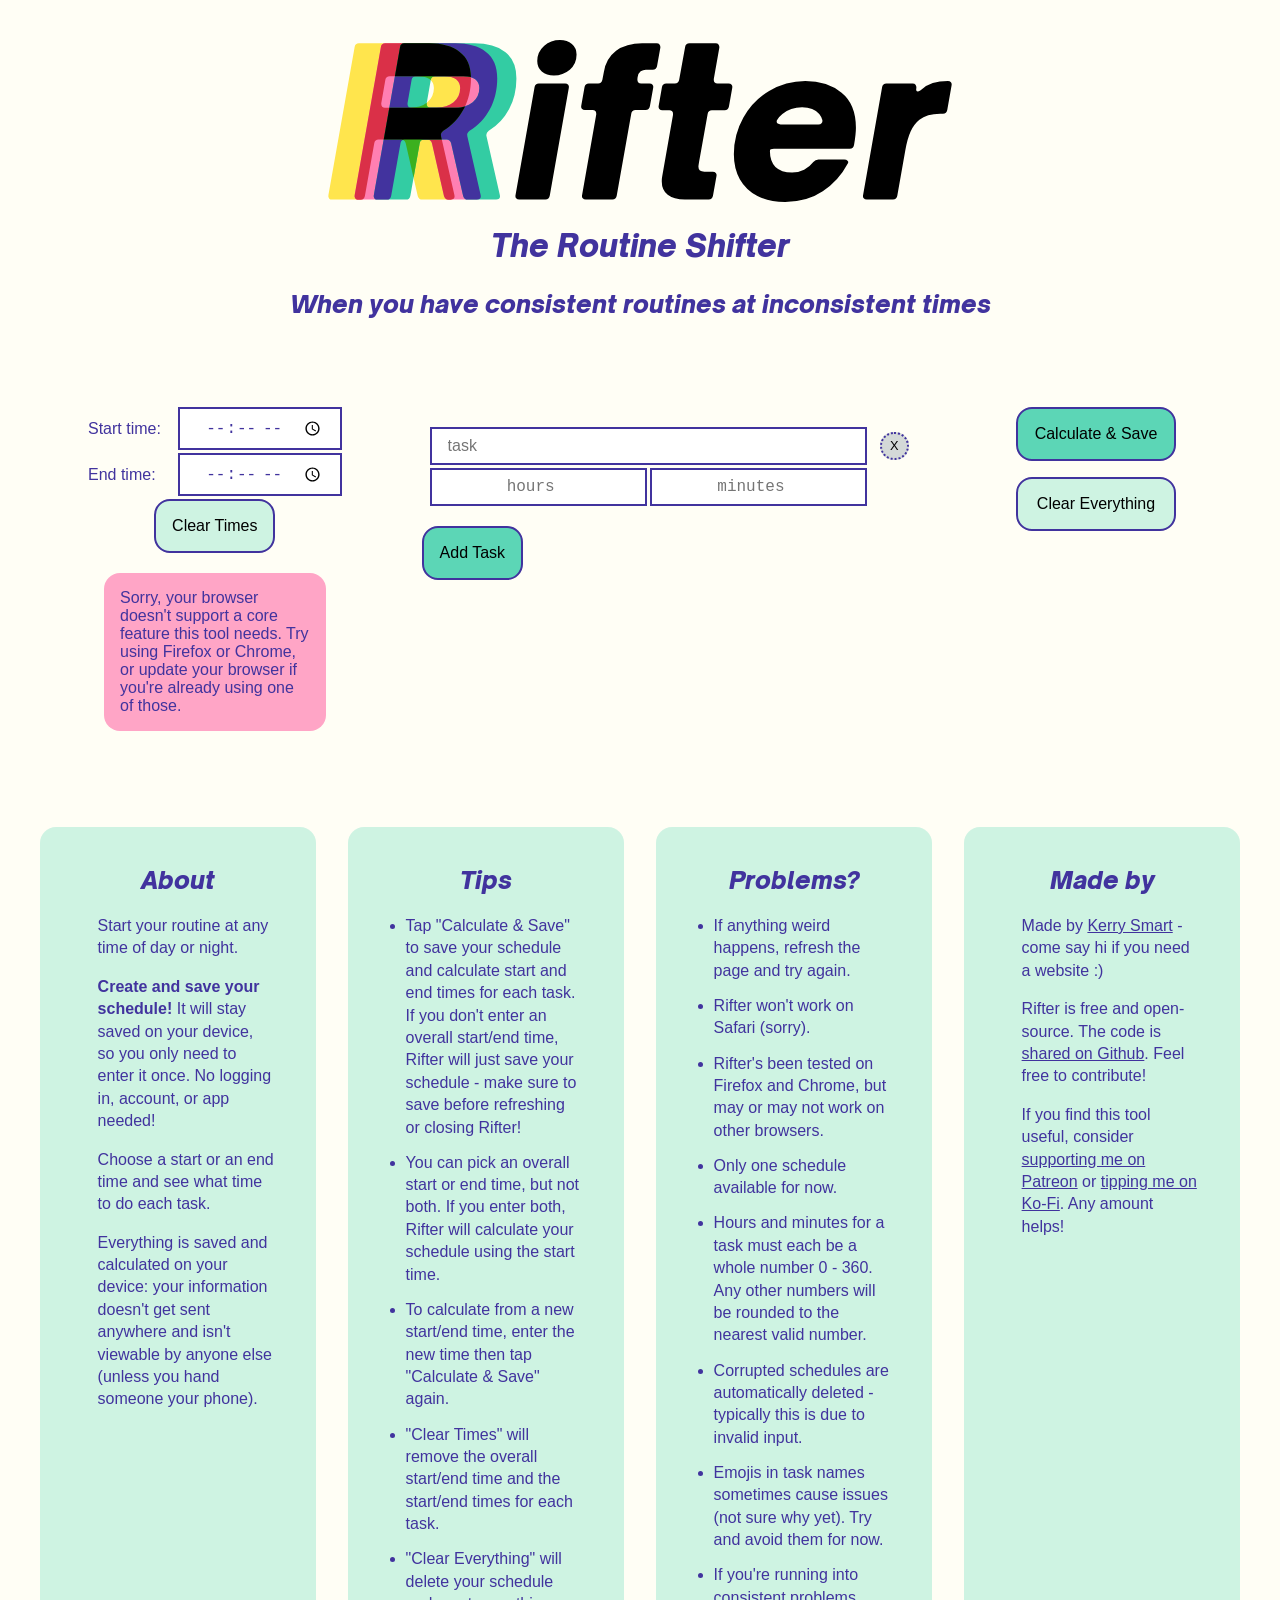
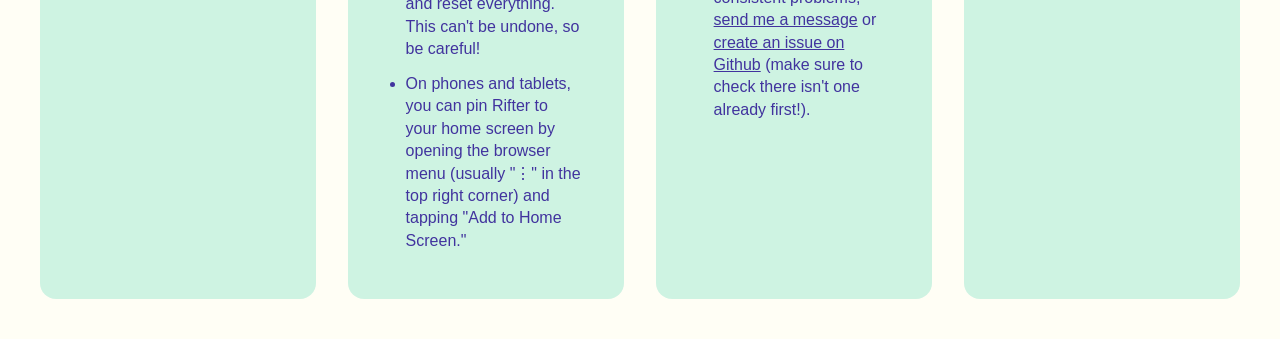
==== index.html @ 865c8d6c "fix svg font issue! yeahgit status" ====
<!DOCTYPE html>
<html lang="en">
<head>
    <meta charset="UTF-8">
    <meta name="viewport" content="width=device-width, initial-scale=1.0">
    <meta name="description" content="Rifter ">
    <title>Rifter: the Routine Shifter</title>
    <link rel="stylesheet" href="styles.css">

    <!-- <link rel="icon" href="/favicon.ico" sizes="32x32">
    <link rel="icon" href="/icon.svg" type="image/svg+xml"> -->
    <link rel="apple-touch-icon" href="/resources/img/icon-180.png">
    <link rel="manifest" href="/manifest.webmanifest">
</head>
<body>
    <main>
        <header>
             <div class="logo" title="Rifter" alt="Rifter logo: the word 'Rifter' in strong italic letters. The first 'R' is duplicated and overlapped several times in different colours, giving it a glitchy effect."> 

                 <h1>Rifter</h1>
                </div>
                <!-- <img src="img/logo-purple.png" alt=""> -->
                <!-- <img src="img/logo.png" alt=""> -->
            <h2>The Routine Shifter</h2>
            <h3>When you have consistent routines at inconsistent times</h3>
        </header>
        <div class="interactive grid">
            <div class="time-input flex">
                <div>
                    <label for="start-time">Start time:</label>
                    <input type="time" name="start-time" id="start-time">
                </div>
                <div>
                    <label for="end-time">End time:</label>
                    <input type="time" name="end-time" id="end-time">
                </div>
                <button id="clear-time" class="clear-btn">Clear Times</button>
                <div class="error-message"></div>
            </div>
        
            <div class="schedule-input">
                <ol><li class="grid"><span class="task-start-time"></span><input type="checkbox"><input type="text" placeholder="task" maxlength=200><input type="number" name="hours" class="hours" placeholder="hours" min="0" max="3600"><input type="number" name="minutes" class="minutes" placeholder="minutes" min="0" max="3600"><span class="task-end-time"></span><button class="inactive">X</button></li></ol>
                <button class="add-new-row">Add Task</button>
            </div>


            <div class="action-buttons flex">
                <button id="calculate">Calculate & Save</button>
                <button id="clear-all" class="clear-btn">Clear Everything</button>
            </div>
        </div>
        
        <div class="description">
            <div>
                <h3>About</h3>
                <p>Start your routine at any time of day or night.</p>
                <p><b>Create and save your schedule!</b> It will stay saved on your device, so you only need to enter it once. No logging in, account, or app needed!</p>
                <p>Choose a start or an end time and see what time to do each task.</p>
                <p>Everything is saved and calculated on your device: your information doesn't get sent anywhere and isn't viewable by anyone else (unless you hand someone your phone).</p>
            </div>
            <div>
                <h3>Tips</h3>
                <ul>
                    <li>Tap "Calculate & Save" to save your schedule and calculate start and end times for each task. If you don't enter an overall start/end time, Rifter will just save your schedule - make sure to save before refreshing or closing Rifter!</li>
                    <li>You can pick an overall start or end time, but not both. If you enter both, Rifter will calculate your schedule using the start time.</li>
                    <li>To calculate from a new start/end time, enter the new time then tap "Calculate & Save" again.</li>
                    <li>"Clear Times" will remove the overall start/end time and the start/end times for each task.</li>
                    <li>"Clear Everything" will delete your schedule and reset everything. This can't be undone, so be careful!</li>
                    <li>On phones and tablets, you can pin Rifter to your home screen by opening the browser menu (usually "⋮" in the top right corner) and tapping  "Add to Home Screen."</li>
                </ul>
            </div>
            <div>
                <h3>Problems?</h3>
                <ul>
                    <li>If anything weird happens, refresh the page and try again.</li>
                    <li>Rifter won't work on Safari (sorry).</li>
                    <li>Rifter's been tested on Firefox and Chrome, but may or may not work on other browsers.</li>
                    <li>Only one schedule available for now.</li>
                    <li>Hours and minutes for a task must each be a whole number 0 - 360. Any other numbers will be rounded to the nearest valid number.</li>
                    <li>Corrupted schedules are automatically deleted - typically this is due to invalid input.</li>
                    <li>Emojis in task names sometimes cause issues (not sure why yet). Try and avoid them for now.</li>
                    <li>If you're running into consistent problems, <a href="https://kerrysmart.ca/#contact" target="_blank">send me a message</a> or <a href="https://github.com/zilliah/rifter/issues" target="_blank">create an issue on Github</a> (make sure to check there isn't one already first!).</li>
                </ul>
            </div>
            <div>
                <h3>Made by</h3>
                <p>Made by <a href="https://kerrysmart.ca" target="_blank">Kerry Smart</a> - come say hi if you need a website :)</p>
                <p>Rifter is free and open-source. The code is <a href="https://github.com/zilliah/simple-persistent-scheduler" target="_blank">shared on Github</a>. Feel free to contribute!</p>
                <!-- TODO add issues to github, label some as good first issue -->
                <p>If you find this tool useful, consider <a href="https://www.patreon.com/cw/kerrysmart" target="_blank">supporting me on Patreon</a> or <a href="https://ko-fi.com/kerrysmart" target="_blank">tipping me on Ko-Fi</a>. Any amount helps!</p>
            </div>
        </div>
    </main>

    <script src="script.js" type="module"></script>
</body>
</html>
---- styles.css ----
@font-face {
    font-family: "openSauceTwoBlack";
    src: url(/resources/font/OpenSauceTwo-Black.ttf);

    font-family: "openSauceTwoBold";
    src:url(/resources/font/open-sauce.two-bold.ttf);

    font-family: "openSauceTwoBlackItalic";
    src:url(/resources/font/OpenSauceTwo-BlackItalic.ttf);
}

/* variables & colour scheme */
:root {
    /* light mode colours */
    --background: hsl(55, 100%, 98%);

/* 
    --bright-contrast: hsl(164, 60%, 82%);
    --vibrant-contrast: hsl(from var(--bright-contrast) h s 50 / alpha);
    --dimmer-contrast: hsl(from var(--bright-contrast) h s l / 30%); */
    

    /* taken from logo colours, but adjusted slightly */
    /* to account for colour shifting from nearby colours */
    /* & readability */
    /* TODO check this during the day */
    --vibrant-contrast: hsl(164, 60%, 82%);
    --bright-contrast: hsl(from var(--vibrant-contrast) h s 60 / alpha);
    --dimmer-contrast: hsl(from var(--bright-contrast) h s l / 30%);
    --second-contrast: hsl(51, 90%, 75%);
    --rare-contrast: hsl(108, 70%, 30%);
    
    
    --inactive: hsl(168, 6%, 84%);
    --dark-contrast: hsl(248, 51%, 41%);
    --text: hsl(248, 51%, 41%);
    /* --text: hsl(240, 64%, 27%); */
    --input-background: hsl(0, 0%, 100%);

    --error: hsla(336, 100%, 75%, 0.7);


    --schedule-space-between: 0.2rem;
    --logo: url(/resources/img/logo.svg);
}

@media (prefers-color-scheme: dark) {
    :root {
    --background: hsl(240, 20%, 27%);
    --text: hsl(175, 0%, 95%);
    --inactive: hsl(180, 4%, 56%);
    --input-background: hsl(from var(--background) h 30 40 / alpha);
    
    --dark-contrast: hsl(278, 78%, 23%);
    --vibrant-contrast: hsl(from var(--bright-contrast) h s 40 / alpha);
    --bright-contrast: hsl(175, 50%, 55%);

/* TODO */
    /* --vibrant-contrast: hsl(164, 60%, 82%);
    --bright-contrast: hsl(from var(--vibrant-contrast) h s 60 / alpha);
    --dimmer-contrast: hsl(from var(--bright-contrast) h s l / 30%);
    --second-contrast: hsl(51, 90%, 75%);
    --rare-contrast: hsl(108, 70%, 30%); */

    --error: hsla(335, 95%, 74%, 0.40);

    --logo: url(/resources/img/logo-dark.svg);
    }
}

/*  General element styling  */
body {
    font-family: Arial, Helvetica, sans-serif;
    background-color: var(--background);
    color: var(--text);
    transition: var(--background-color 0.3s ease);
}

main {
    padding: 1rem;
    display: flex;
    flex-direction: column;
    justify-content: space-between;
    font-size: 1rem;
}

h1, h2, h3 {
    font-size: 3rem;
    font-family: "openSauceTwoBlackItalic";
    text-align: center;
}

h2 {
    font-size: 1.9rem;
}

h3 {
    font-size: 1.5rem;
}

a {
    color: var(--text);

    &:active, &:hover {
        color: var(--second-contrast);
    }

    &:visited {
        color: var(--rare-contrast);
    }
}

ol {
    font-size: 1.1rem;
    margin: 0;
    padding:0 1.5rem;
}

span, input {
    font-family: 'Courier New', Courier, monospace;
    text-align: center;
}

input { 
    padding: 0.5rem 1rem;
    font-size: 1rem;
    /* border-radius: 1rem;  TMP TODO - just square to help see alignment issues*/ 
    border: 2px solid var(--dark-contrast);
    background-color: var(--input-background);
    color: var(--text);
    font-family: 'Courier New', Courier, monospace;

    &[type="number"] {
        width: 4rem;
    }

    &[type="text"] {
        font-family: inherit;
    }

    &[type="checkbox"] {
        display: none;
        accent-color: var(--dark-contrast);
        /* border-radius: 1rem; */
        /* margin: 0 0.5rem; */
    }
}

button {
    margin: 0 1rem;
    padding: 1rem;

    background-color: var(--bright-contrast);
    border: 2px solid var(--dark-contrast);
    border-radius: 1rem;
    font-size: 1rem;
    text-align: center;


    &.inactive, &.delete-row {
        align-self: center;
        justify-self: center;
        margin-right: 0.5rem;
        padding: 0.5rem;
        font-size: 0.8rem;
        line-height: 0.5rem;
        background-color: var(--dimmer-contrast);
    }

    &:hover {
        box-shadow: 0px 0px 18px -7px var(--dark-contrast);
        background-color: var(--second-contrast);
    }
    
    &:active {
        box-shadow: 0px 0px 18px -7px var(--dark-contrast) inset;
        background-color: var(--second-contrast);
    }

    &.inactive {
        background-color: var(--inactive);
        box-shadow: none;
        border-style: dotted;
    }


}

/* General class styles */

.flex {
    display: flex;
}

.grid {
    display: grid;
}

/* Header */

.logo {
    background: no-repeat center var(--logo);
    background-size: contain;

    height: 18vh;
    margin: 1rem 2rem;
}

.logo h1 {
    display: none;
}

/* ------ Overall  grid layout (on .interactive)*/
.interactive {
    grid-template-columns: repeat(5, 1fr);
    column-gap: 4rem;
    padding: 4rem;
}

/* .time-input layout  */

.time-input {
    flex-direction: column;
    align-items: center;
    gap: var(--schedule-space-between);

    & > div {
        display: flex;
        justify-content: space-between;
        align-items: center;

    }

    & label {
        width: 4.6rem;
    }
    
    & input {
        width: 8rem;
        flex-shrink: 0;
        margin-left: 1rem;

    }

}

/* .schedule-input layout */
.schedule-input {
    grid-column: 2 / 5 ;


    & span {
        font-size: large;
        font-weight: 600;
        color: var(--dark-contrast);
        padding: 0.5rem;
        margin: auto;
        border-radius: 1rem;
        background-color: var(--bright-contrast);
        border: 1px solid var(--vibrant-contrast);
        display: none;
    }

    & span.show {
        display: block;
    }

    & li {
    grid-template-columns: 45% 45% 10%;
    grid-template-rows: min-content repeat(2, 2.4rem) min-content;
    gap: var(--schedule-space-between);
    align-items: center;

    margin-top: 1rem;
    padding-bottom: 1rem;
    border-bottom: var(--schedule-space-between) dotted var(--text);

        & span {
            grid-column: 1 / 2;
            justify-self: center;
        }

        & span.task-end-time {
            grid-column: 2 / 3;
            grid-row: 1 / 2;
            width: auto;
        }

        & input[type="text"] {
            grid-column: 1 / 3;
            grid-row: 2 / 3;
            text-align: left;
        }

        & input.hours, & input.minutes {
            grid-column: 1 / 2;
            grid-row: 3 / 4;
            width: auto;
        }
        
        & input.minutes {
            grid-column: 2 / 3;
            margin-right: 0;
        }

        /* CURR not working but maybe just need to get the H/M boxes aligned first? */
        & button { 
            grid-row: 2 / 3;
            grid-column: -1 / 3;
            margin: var(--schedule-space-between);
        }
    }

    & li:last-child {
        border-bottom: none;
    }
}

/*  .action-buttons layout */
.action-buttons {
    grid-column-start: 5;
    flex-direction: column;

    & button {
        margin:  0 1rem 1rem 1rem;
        width: 10rem;
    }
}

/* .description layout */

.description {
    display: flex;
    justify-content: space-evenly;
    font-size: 01rem;
    line-height: 1.4rem;

    & div {
        width: 30rem;
        padding : 2vh 2vw;
        margin:  1rem;
        background-color: var(--dimmer-contrast);
        border-radius: 1rem;    
    }

    & ul, & p {
        margin: 1rem;
        padding-left: 1rem;
    }

    & li {
        padding-bottom: 0.8rem;
    }
}

/* Error/alert styling */

.error-message {
    font-size: 1rem;
    
    & p {
        margin: 1rem;
        padding: 1rem;
        border-radius: 1rem;
        background-color: var(--error);
    }
}

.input-error {
    background-color: var(--error);
}

.clear-btn {
    background-color: var(--dimmer-contrast);
}

/* layout media queries */

/* large layout - three column */

/* adjustment between breakpoints */

/* medium layout - two column*/
@media (width < 900px) {

    .interactive {
        grid-template-columns: repeat(3, 1fr);
        grid-template-rows: min-content repeat(2, 1fr);
        margin-top: 1rem;
        padding: 0.5rem;

        button {
            margin: 0;
        }

        & .time-input{
            order: 1;

            & button {
                margin: 1rem 0;
                align-self: flex-end;
            }
        }

        & .schedule-input {
            grid-column-start: 2;
            grid-row: 1 / 4;
            padding: 0;
            order: 3;
            
            & ol {
                padding: 0;

                & li:first-child {
                    margin-top: 0;
                }
            }

        }
        
        & .action-buttons {
            grid-column-start: 1;
            order: 2;
            align-items: center;

            & button {
                margin: 0.5rem 0;
            }
        }
    }

    .description {
        flex-wrap: wrap;
        flex-direction: row;
        align-items: flex-start;

        & div {
            width: 43vw;
            padding: 0;
            margin: 1rem 0.5rem;
        }

        & div:first-child, & div:last-child {
            order: -1;
        }
    }
}

/* smallest screen layout - single column */
@media (width <= 650px) {
    body, main {
        margin: 0;
        padding: 0;
        align-items: center;
    }

    h2, h3 {
        margin: 1rem;
        font-size: 1.5rem;
    }
    
    h3 {
        font-size: 1.2rem;
    }
    
    button {
        width: 10rem;

        &.inactive, &.delete-row {
            width: auto;
        }
    }

    .interactive {
        display: flex;
        flex-direction: column;
        justify-content: center;
        width: 100%;
        padding: 1rem 0;

        & .time-input button {
            align-self: center;
        }
        
        & .schedule-input {
            order: 3;
            padding: 0;
    
            & ol {
                padding: 0.5rem;
            }
    
            & span {
                font-size: 1rem;
                width: auto;
            }

            & button.add-new-row {
                margin: auto;
                display: block;
            }
        }
    
        & .action-buttons {
            order: 2;
            margin-bottom: 1rem;
            
            & button {
                margin: 0.4rem;
            }
        }

        & div.error-message {
            flex-direction: column;
        }
    }

    .description {
        flex-direction: column;
        align-items: center;
        margin-top: 1rem;
        padding-bottom: 0.5rem;

        & > div, & div:last-child {
            width: 80vw;
            margin: 0.5rem 0;
            padding: 1rem;
            order: 1;
        }
    }

}
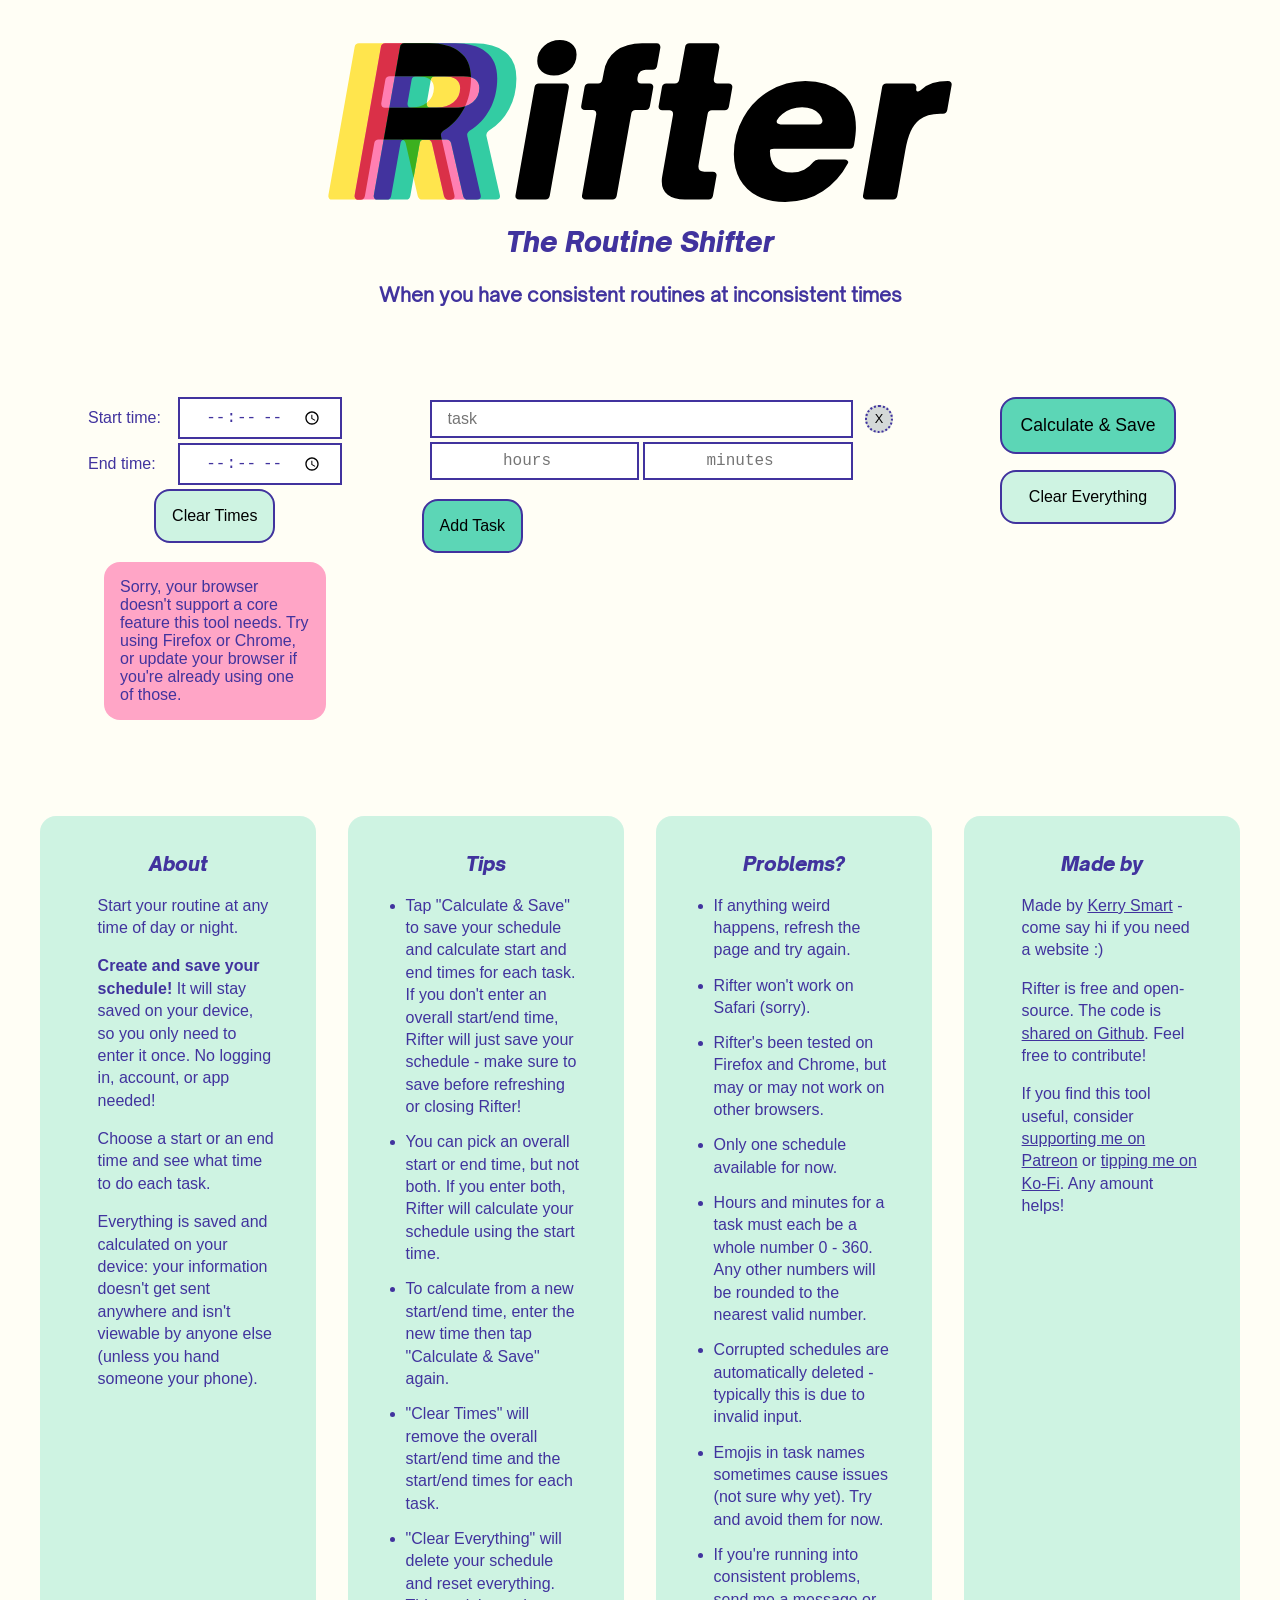
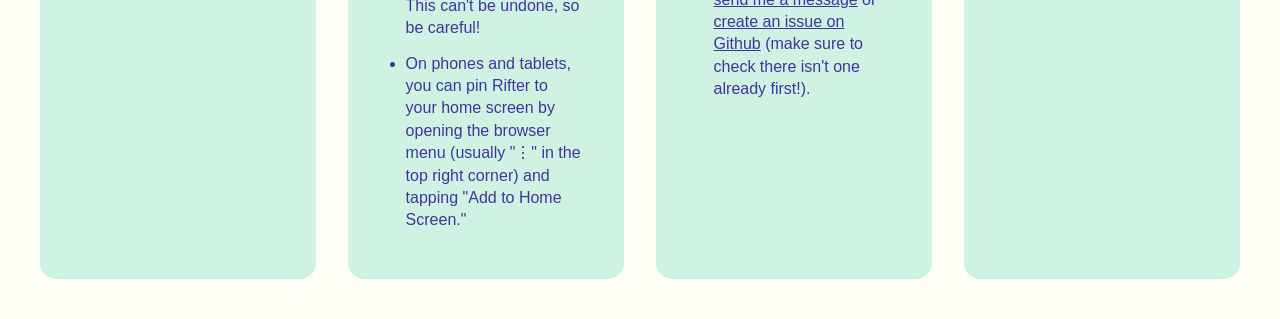
==== commit fe2c4b61: "add fonts" ====
--- a/index.html
+++ b/index.html
@@ -7,8 +7,8 @@
     <title>Rifter: the Routine Shifter</title>
     <link rel="stylesheet" href="styles.css">
 
-    <!-- <link rel="icon" href="/favicon.ico" sizes="32x32">
-    <link rel="icon" href="/icon.svg" type="image/svg+xml"> -->
+    <link rel="icon" href="/resources/img/favicon.ico" sizes="32x32">
+    <link rel="icon" href="resources/img/icon.svg" type="image/svg+xml">
     <link rel="apple-touch-icon" href="/resources/img/icon-180.png">
     <link rel="manifest" href="/manifest.webmanifest">
 </head>
@@ -19,10 +19,8 @@
 
                  <h1>Rifter</h1>
                 </div>
-                <!-- <img src="img/logo-purple.png" alt=""> -->
-                <!-- <img src="img/logo.png" alt=""> -->
             <h2>The Routine Shifter</h2>
-            <h3>When you have consistent routines at inconsistent times</h3>
+            <h4>When you have consistent routines at inconsistent times</h4>
         </header>
         <div class="interactive grid">
             <div class="time-input flex">
--- a/styles.css
+++ b/styles.css
@@ -1,12 +1,14 @@
 @font-face {
-    font-family: "openSauceTwoBlack";
-    src: url(/resources/font/OpenSauceTwo-Black.ttf);
-
-    font-family: "openSauceTwoBold";
-    src:url(/resources/font/open-sauce.two-bold.ttf);
-
-    font-family: "openSauceTwoBlackItalic";
-    src:url(/resources/font/OpenSauceTwo-BlackItalic.ttf);
+    font-family: "openSauce";
+    src: url(/resources/font/OpenSauceTwo-BlackItalic.ttf);
+    font-style: italic;
+    font-display: swap;
+}
+@font-face {
+    font-family: "openSauce";
+    src: url(/resources/font/open-sauce.two-regular.ttf);
+    font-style: normal;
+    font-display: swap;
 }
 
 /* variables & colour scheme */
@@ -84,18 +86,23 @@
     font-size: 1rem;
 }
 
-h1, h2, h3 {
+h1, h2, h3, h4 {
     font-size: 3rem;
-    font-family: "openSauceTwoBlackItalic";
+    font-family: "openSauce";
+    font-style: italic;
     text-align: center;
 }
 
 h2 {
-    font-size: 1.9rem;
-}
-
-h3 {
-    font-size: 1.5rem;
+    font-size: 1.7rem;
+}
+
+h3, h4 {
+    font-size: 1.2rem;
+}
+
+h4 {
+    font-style: normal;
 }
 
 a {
@@ -181,6 +188,10 @@
         background-color: var(--inactive);
         box-shadow: none;
         border-style: dotted;
+    }
+
+    &#calculate {
+        font-size: 1.1rem;
     }
 
 
@@ -311,7 +322,9 @@
         }
     }
 
-    & li:last-child {
+    & li:first-child {
+        margin-top: 0;
+    }    & li:last-child {
         border-bottom: none;
     }
 }
@@ -323,7 +336,7 @@
 
     & button {
         margin:  0 1rem 1rem 1rem;
-        width: 10rem;
+        width: 11rem;
     }
 }
 
@@ -380,6 +393,7 @@
 
 /* adjustment between breakpoints */
 
+
 /* medium layout - two column*/
 @media (width < 900px) {
 
@@ -397,7 +411,7 @@
             order: 1;
 
             & button {
-                margin: 1rem 0;
+                margin: var(--schedule-space-between) 0 1rem 0;
                 align-self: flex-end;
             }
         }
@@ -410,10 +424,6 @@
             
             & ol {
                 padding: 0;
-
-                & li:first-child {
-                    margin-top: 0;
-                }
             }
 
         }
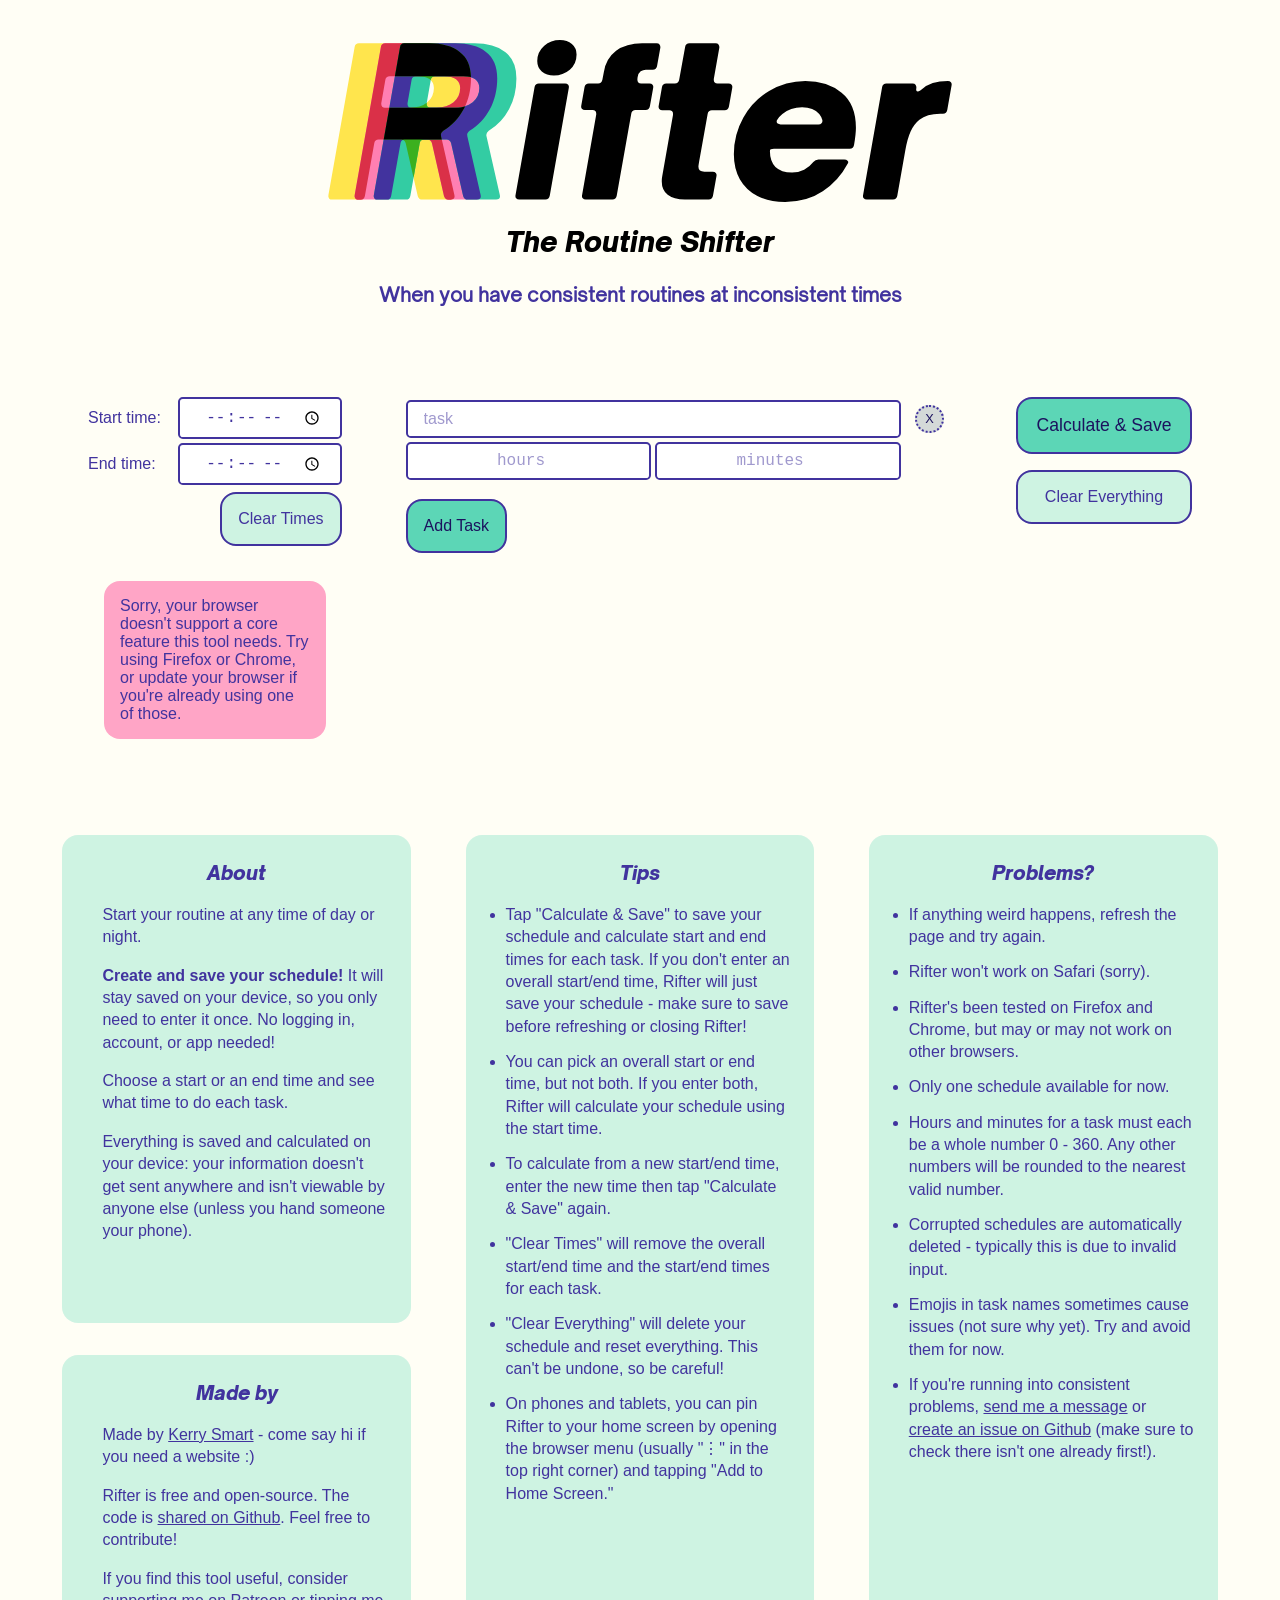
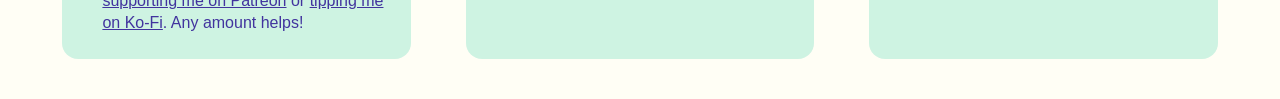
==== commit bb303504: "minified files for upload" ====
--- a/index.html
+++ b/index.html
@@ -91,5 +91,10 @@
     </main>
 
     <script src="script.js" type="module"></script>
+    <script src="modules/clear.js" type="module"></script>
+    <script src="modules/errors.js" type="module"></script>
+    <script src="modules/schedule.js" type="module"></script>
+    <script src="modules/task.js" type="module"></script>
+    <script src="modules/time.js" type="module"></script>
 </body>
 </html>
--- a/styles.css
+++ b/styles.css
@@ -14,33 +14,24 @@
 /* variables & colour scheme */
 :root {
     /* light mode colours */
-    --background: hsl(55, 100%, 98%);
-
-/* 
-    --bright-contrast: hsl(164, 60%, 82%);
-    --vibrant-contrast: hsl(from var(--bright-contrast) h s 50 / alpha);
-    --dimmer-contrast: hsl(from var(--bright-contrast) h s l / 30%); */
-    
-
     /* taken from logo colours, but adjusted slightly */
     /* to account for colour shifting from nearby colours */
     /* & readability */
-    /* TODO check this during the day */
     --vibrant-contrast: hsl(164, 60%, 82%);
     --bright-contrast: hsl(from var(--vibrant-contrast) h s 60 / alpha);
     --dimmer-contrast: hsl(from var(--bright-contrast) h s l / 30%);
     --second-contrast: hsl(51, 90%, 75%);
     --rare-contrast: hsl(108, 70%, 30%);
     
-    
+    --background: hsl(55, 100%, 98%);
     --inactive: hsl(168, 6%, 84%);
     --dark-contrast: hsl(248, 51%, 41%);
     --text: hsl(248, 51%, 41%);
-    /* --text: hsl(240, 64%, 27%); */
+    --text-dark: hsl(248, 68%, 22%);
+    --text-match-logo: black;
     --input-background: hsl(0, 0%, 100%);
 
     --error: hsla(336, 100%, 75%, 0.7);
-
 
     --schedule-space-between: 0.2rem;
     --logo: url(/resources/img/logo.svg);
@@ -48,25 +39,23 @@
 
 @media (prefers-color-scheme: dark) {
     :root {
-    --background: hsl(240, 20%, 27%);
-    --text: hsl(175, 0%, 95%);
-    --inactive: hsl(180, 4%, 56%);
-    --input-background: hsl(from var(--background) h 30 40 / alpha);
-    
-    --dark-contrast: hsl(278, 78%, 23%);
-    --vibrant-contrast: hsl(from var(--bright-contrast) h s 40 / alpha);
-    --bright-contrast: hsl(175, 50%, 55%);
-
-/* TODO */
-    /* --vibrant-contrast: hsl(164, 60%, 82%);
-    --bright-contrast: hsl(from var(--vibrant-contrast) h s 60 / alpha);
-    --dimmer-contrast: hsl(from var(--bright-contrast) h s l / 30%);
-    --second-contrast: hsl(51, 90%, 75%);
-    --rare-contrast: hsl(108, 70%, 30%); */
-
-    --error: hsla(335, 95%, 74%, 0.40);
-
-    --logo: url(/resources/img/logo-dark.svg);
+        --vibrant-contrast: hsl(164, 60%, 82%);
+        --bright-contrast: hsl(from var(--vibrant-contrast) h s 60 / alpha);
+        --dimmer-contrast: hsl(from var(--bright-contrast) h s l / 30%);
+        --second-contrast: hsl(51, 90%, 75%);
+        --rare-contrast: hsl(108, 54%, 69%);
+
+        --background: hsl(240, 20%, 27%);
+        --text: hsl(175, 0%, 95%);
+        --text-dark: hsl(248, 68%, 22%);
+        --text-match-logo: white;
+        --inactive: hsl(180, 4%, 56%);
+        --input-background: hsl(from var(--background) h 30 40 / alpha);
+        
+
+        --error: hsla(335, 95%, 74%, 0.40);
+
+        --logo: url(/resources/img/logo-dark.svg);
     }
 }
 
@@ -82,6 +71,7 @@
     padding: 1rem;
     display: flex;
     flex-direction: column;
+    /* align-items: center; */
     justify-content: space-between;
     font-size: 1rem;
 }
@@ -95,6 +85,7 @@
 
 h2 {
     font-size: 1.7rem;
+    color: var(--text-match-logo);
 }
 
 h3, h4 {
@@ -120,7 +111,7 @@
 ol {
     font-size: 1.1rem;
     margin: 0;
-    padding:0 1.5rem;
+    padding: 0;
 }
 
 span, input {
@@ -131,7 +122,7 @@
 input { 
     padding: 0.5rem 1rem;
     font-size: 1rem;
-    /* border-radius: 1rem;  TMP TODO - just square to help see alignment issues*/ 
+    border-radius: 0.3rem;
     border: 2px solid var(--dark-contrast);
     background-color: var(--input-background);
     color: var(--text);
@@ -151,6 +142,9 @@
         /* border-radius: 1rem; */
         /* margin: 0 0.5rem; */
     }
+    &::placeholder{
+        color: hsl(from var(--text) h s l / 50%);
+    }
 }
 
 button {
@@ -162,6 +156,8 @@
     border-radius: 1rem;
     font-size: 1rem;
     text-align: center;
+
+    color: var(--text-dark);
 
 
     &.inactive, &.delete-row {
@@ -172,20 +168,24 @@
         font-size: 0.8rem;
         line-height: 0.5rem;
         background-color: var(--dimmer-contrast);
+        color: var(--text);
     }
 
     &:hover {
         box-shadow: 0px 0px 18px -7px var(--dark-contrast);
         background-color: var(--second-contrast);
+        color: var(--text-dark);
     }
     
     &:active {
         box-shadow: 0px 0px 18px -7px var(--dark-contrast) inset;
         background-color: var(--second-contrast);
+        color: var(--text-dark);
     }
 
     &.inactive {
         background-color: var(--inactive);
+        color: var(--text-dark);
         box-shadow: none;
         border-style: dotted;
     }
@@ -193,10 +193,14 @@
     &#calculate {
         font-size: 1.1rem;
     }
-
-
-}
-
+}
+
+button, input {
+    &:focus-visible {
+        outline: 2px solid var(--rare-contrast);
+    }
+}
+    
 /* General class styles */
 
 .flex {
@@ -215,128 +219,134 @@
 
     height: 18vh;
     margin: 1rem 2rem;
-}
-
-.logo h1 {
-    display: none;
-}
+    & h1 {
+        display: none;
+    }
+}
+
 
 /* ------ Overall  grid layout (on .interactive)*/
 .interactive {
-    grid-template-columns: repeat(5, 1fr);
+    grid-template-columns: min-content 1fr min-content;
     column-gap: 4rem;
     padding: 4rem;
-}
-
-/* .time-input layout  */
-
-.time-input {
-    flex-direction: column;
-    align-items: center;
-    gap: var(--schedule-space-between);
-
-    & > div {
-        display: flex;
-        justify-content: space-between;
-        align-items: center;
-
-    }
-
-    & label {
-        width: 4.6rem;
-    }
-    
-    & input {
-        width: 8rem;
-        flex-shrink: 0;
-        margin-left: 1rem;
-
-    }
-
-}
-
-/* .schedule-input layout */
-.schedule-input {
-    grid-column: 2 / 5 ;
-
-
-    & span {
-        font-size: large;
-        font-weight: 600;
-        color: var(--dark-contrast);
-        padding: 0.5rem;
-        margin: auto;
-        border-radius: 1rem;
-        background-color: var(--bright-contrast);
-        border: 1px solid var(--vibrant-contrast);
-        display: none;
-    }
-
-    & span.show {
-        display: block;
-    }
-
-    & li {
-    grid-template-columns: 45% 45% 10%;
-    grid-template-rows: min-content repeat(2, 2.4rem) min-content;
-    gap: var(--schedule-space-between);
-    align-items: center;
-
-    margin-top: 1rem;
-    padding-bottom: 1rem;
-    border-bottom: var(--schedule-space-between) dotted var(--text);
-
+
+
+    /* .time-input layout  */
+
+    & .time-input {
+        flex-direction: column;
+        align-items: flex-end;
+        gap: var(--schedule-space-between);
+
+        & > div {
+            display: flex;
+            justify-content: space-between;
+            align-items: center;
+
+        }
+
+        & label {
+            width: 4.6rem;
+        }
+        
+        & input {
+            width: 8rem;
+            flex-shrink: 0;
+            margin-left: 1rem;
+
+        }
+
+        & button {
+            align-self: flex-end;
+            margin: var(--schedule-space-between) 0 1rem 0;
+
+        }
+
+    }
+
+    /* .schedule-input layout */
+    & .schedule-input {
         & span {
-            grid-column: 1 / 2;
-            justify-self: center;
-        }
-
-        & span.task-end-time {
-            grid-column: 2 / 3;
-            grid-row: 1 / 2;
-            width: auto;
-        }
-
-        & input[type="text"] {
-            grid-column: 1 / 3;
-            grid-row: 2 / 3;
-            text-align: left;
-        }
-
-        & input.hours, & input.minutes {
-            grid-column: 1 / 2;
-            grid-row: 3 / 4;
-            width: auto;
-        }
-        
-        & input.minutes {
-            grid-column: 2 / 3;
-            margin-right: 0;
-        }
-
-        /* CURR not working but maybe just need to get the H/M boxes aligned first? */
-        & button { 
-            grid-row: 2 / 3;
-            grid-column: -1 / 3;
-            margin: var(--schedule-space-between);
-        }
-    }
-
-    & li:first-child {
-        margin-top: 0;
-    }    & li:last-child {
-        border-bottom: none;
-    }
-}
-
-/*  .action-buttons layout */
-.action-buttons {
-    grid-column-start: 5;
-    flex-direction: column;
-
-    & button {
-        margin:  0 1rem 1rem 1rem;
-        width: 11rem;
+            font-size: large;
+            font-weight: 600;
+            color: var(--dark-contrast);
+            padding: 0.5rem;
+            margin: auto;
+            border-radius: 1rem;
+            background-color: var(--bright-contrast);
+            border: 1px solid var(--vibrant-contrast);
+            display: none;
+        }
+
+        & span.show {
+            display: block;
+        }
+
+        & li {
+            grid-template-columns: 45% 45% 10%;
+            grid-template-rows: min-content repeat(2, 2.4rem) min-content;
+            gap: var(--schedule-space-between);
+            align-items: center;
+
+            margin-top: 1rem;
+            padding-bottom: 1rem;
+            border-bottom: var(--schedule-space-between) dotted var(--text);
+
+            & span {
+                grid-column: 1 / 2;
+                justify-self: center;
+            }
+
+            & span.task-end-time {
+                grid-column: 2 / 3;
+                grid-row: 1 / 2;
+                width: auto;
+            }
+
+            & input[type="text"] {
+                grid-column: 1 / 3;
+                grid-row: 2 / 3;
+                text-align: left;
+            }
+
+            & input.hours, & input.minutes {
+                grid-column: 1 / 2;
+                grid-row: 3 / 4;
+                width: auto;
+            }
+            
+            & input.minutes {
+                grid-column: 2 / 3;
+                margin-right: 0;
+            }
+
+            & button { 
+                grid-row: 2 / 3;
+                grid-column: -1 / 3;
+                margin: var(--schedule-space-between);
+            }
+        }
+
+        & li:first-child {
+            margin-top: 0;
+        }    
+        & li:last-child {
+            border-bottom: none;
+        }
+        & button:last-child {
+            margin-left: 0;
+        }
+    }
+
+    /*  .action-buttons layout */
+    & .action-buttons {
+        flex-direction: column;
+
+        & button {
+            margin: 0 0 1rem 0;
+            width: 11rem;
+        }
     }
 }
 
@@ -385,35 +395,62 @@
 
 .clear-btn {
     background-color: var(--dimmer-contrast);
+    color: var(--text);
 }
 
 /* layout media queries */
-
-/* large layout - three column */
-
-/* adjustment between breakpoints */
+@media (width >= 1750px) {
+    main {
+        max-width: 100rem;
+        margin: auto;
+    }
+}
+
+
+@media (width >= 1300px) {
+    .description {
+        align-items: flex-start;
+        & > div {
+            padding: 1rem;
+        }
+    }
+}
+
+/* 3 column description layout */
+@media (width < 1300px) {
+    .description {
+        display: grid;
+        grid-template-columns: repeat(3, min-content);
+        grid-template-rows: 32.5rem min-content;
+        align-items: flex-start;
+        & > div {
+            width: 26vw;
+            padding: 0.5rem;
+            align-self: stretch;
+            grid-row: 1 / 3;
+        }
+        & > div:first-child {
+            grid-row: 1 / 2;
+        }
+        & > div:last-child {
+            grid-row: 2 / 3;
+        }
+    }
+}
 
 
 /* medium layout - two column*/
-@media (width < 900px) {
+@media (width < 1024px) {
 
     .interactive {
-        grid-template-columns: repeat(3, 1fr);
-        grid-template-rows: min-content repeat(2, 1fr);
+        grid-template-columns: min-content 1fr;
+        grid-template-rows: min-content 1fr;
         margin-top: 1rem;
         padding: 0.5rem;
 
-        button {
-            margin: 0;
-        }
-
         & .time-input{
             order: 1;
-
-            & button {
-                margin: var(--schedule-space-between) 0 1rem 0;
-                align-self: flex-end;
-            }
+            align-items: center;
         }
 
         & .schedule-input {
@@ -425,7 +462,6 @@
             & ol {
                 padding: 0;
             }
-
         }
         
         & .action-buttons {
@@ -440,9 +476,11 @@
     }
 
     .description {
+        display: flex;
         flex-wrap: wrap;
         flex-direction: row;
         align-items: flex-start;
+        margin-top: 2rem;
 
         & div {
             width: 43vw;
@@ -490,6 +528,7 @@
 
         & .time-input button {
             align-self: center;
+            margin-bottom: 1.5rem;
         }
         
         & .schedule-input {
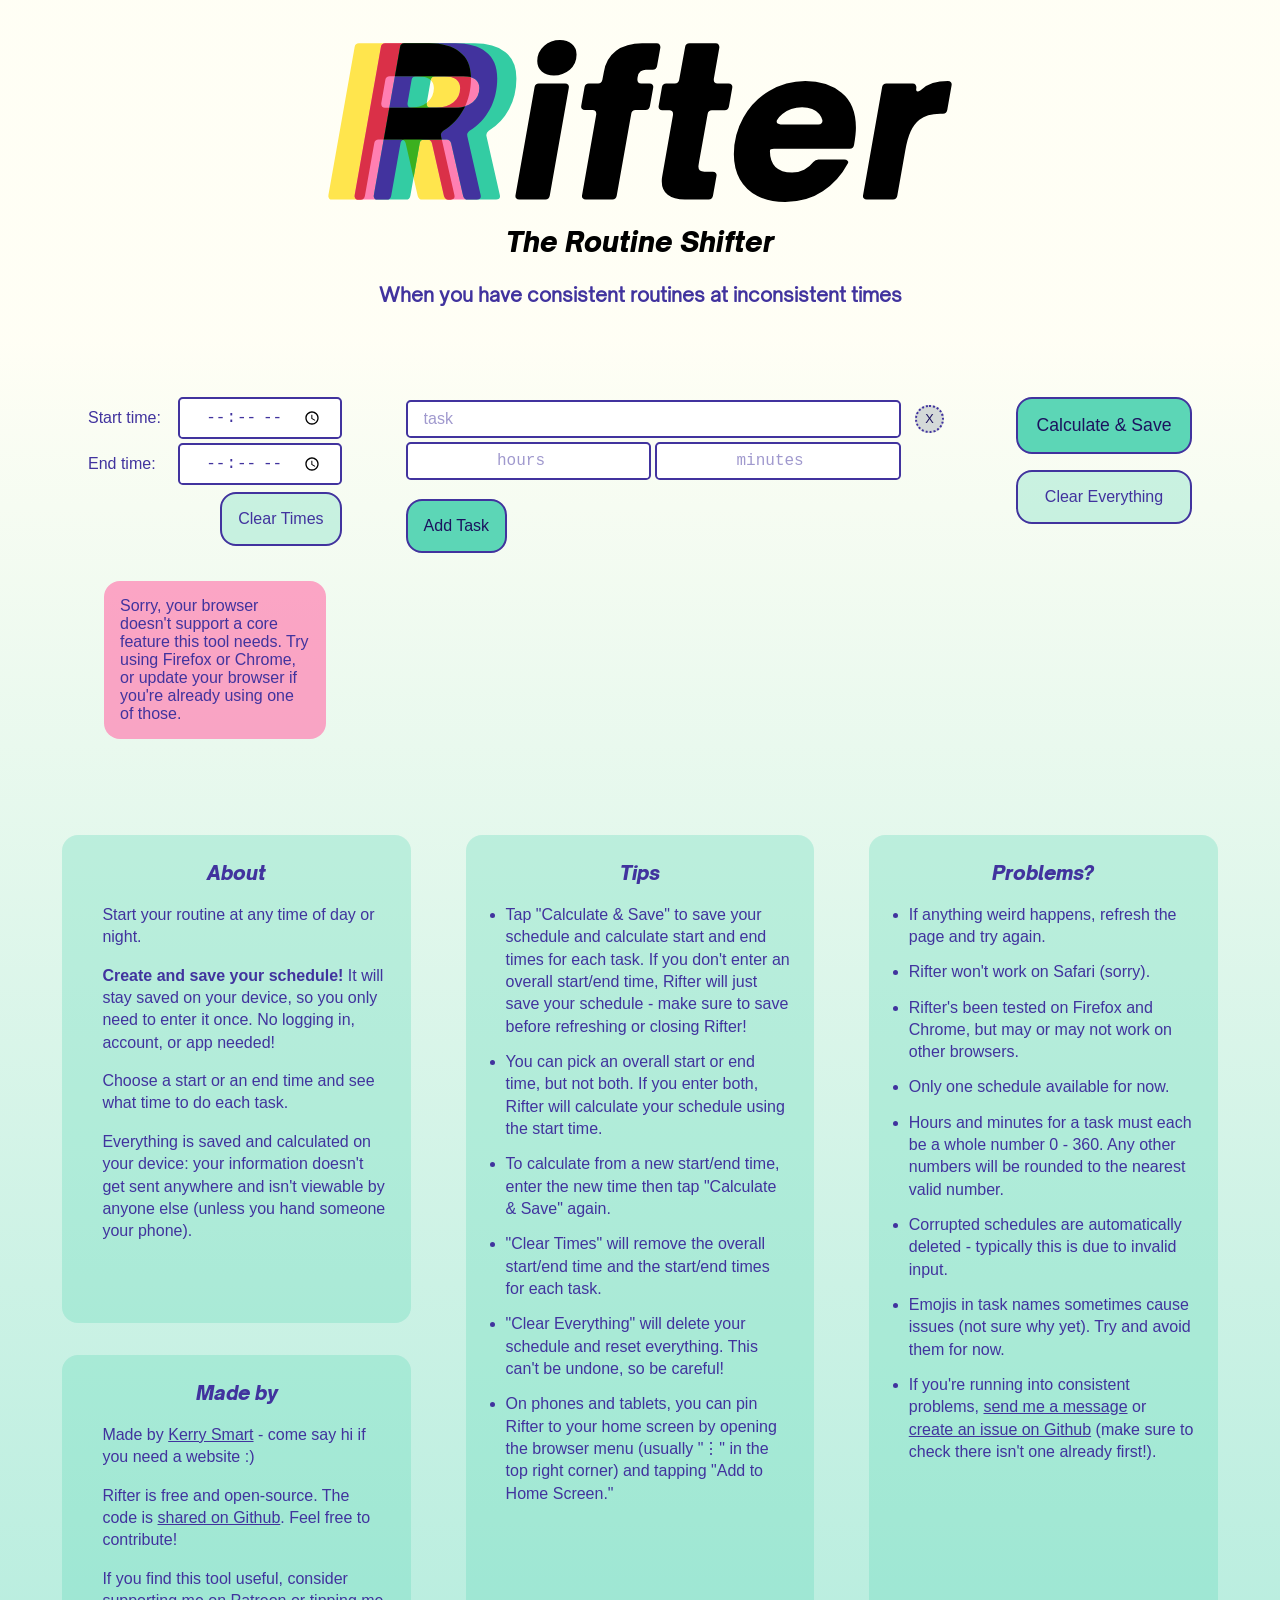
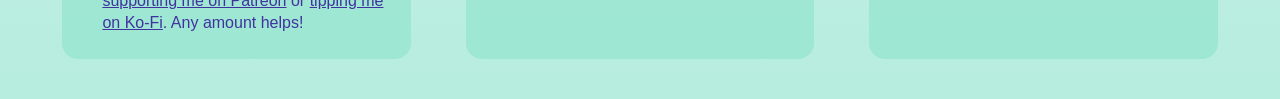
==== commit cbddf624: "add background gradient" ====
--- a/index.html
+++ b/index.html
@@ -5,7 +5,9 @@
     <meta name="viewport" content="width=device-width, initial-scale=1.0">
     <meta name="description" content="Rifter ">
     <title>Rifter: the Routine Shifter</title>
+    <!-- <link rel="stylesheet" href="styles.css"> -->
     <link rel="stylesheet" href="styles.css">
+
 
     <link rel="icon" href="/resources/img/favicon.ico" sizes="32x32">
     <link rel="icon" href="resources/img/icon.svg" type="image/svg+xml">
--- a/styles.css
+++ b/styles.css
@@ -45,13 +45,12 @@
         --second-contrast: hsl(51, 90%, 75%);
         --rare-contrast: hsl(108, 54%, 69%);
 
-        --background: hsl(240, 20%, 27%);
+        --background: hsl(240, 18%, 20%);
         --text: hsl(175, 0%, 95%);
         --text-dark: hsl(248, 68%, 22%);
         --text-match-logo: white;
         --inactive: hsl(180, 4%, 56%);
         --input-background: hsl(from var(--background) h 30 40 / alpha);
-        
 
         --error: hsla(335, 95%, 74%, 0.40);
 
@@ -62,9 +61,15 @@
 /*  General element styling  */
 body {
     font-family: Arial, Helvetica, sans-serif;
+    color: var(--text);
+    /* transition: var(--background-color 0.3s ease); why is this here?*/
+
     background-color: var(--background);
-    color: var(--text);
-    transition: var(--background-color 0.3s ease);
+    background: linear-gradient(180deg, var(--background) 0%, var(--background) 20%, var(--vibrant-contrast) 100%);
+
+    @media (prefers-color-scheme: dark) {
+        background: linear-gradient(180deg, var(--background) 0%, var(--dark-contrast) 100%);
+    }
 }
 
 main {
--- a/styles.css
+++ b/styles.css
@@ -45,13 +45,12 @@
         --second-contrast: hsl(51, 90%, 75%);
         --rare-contrast: hsl(108, 54%, 69%);
 
-        --background: hsl(240, 20%, 27%);
+        --background: hsl(240, 18%, 20%);
         --text: hsl(175, 0%, 95%);
         --text-dark: hsl(248, 68%, 22%);
         --text-match-logo: white;
         --inactive: hsl(180, 4%, 56%);
         --input-background: hsl(from var(--background) h 30 40 / alpha);
-        
 
         --error: hsla(335, 95%, 74%, 0.40);
 
@@ -62,9 +61,15 @@
 /*  General element styling  */
 body {
     font-family: Arial, Helvetica, sans-serif;
+    color: var(--text);
+    /* transition: var(--background-color 0.3s ease); why is this here?*/
+
     background-color: var(--background);
-    color: var(--text);
-    transition: var(--background-color 0.3s ease);
+    background: linear-gradient(180deg, var(--background) 0%, var(--background) 20%, var(--vibrant-contrast) 100%);
+
+    @media (prefers-color-scheme: dark) {
+        background: linear-gradient(180deg, var(--background) 0%, var(--dark-contrast) 100%);
+    }
 }
 
 main {
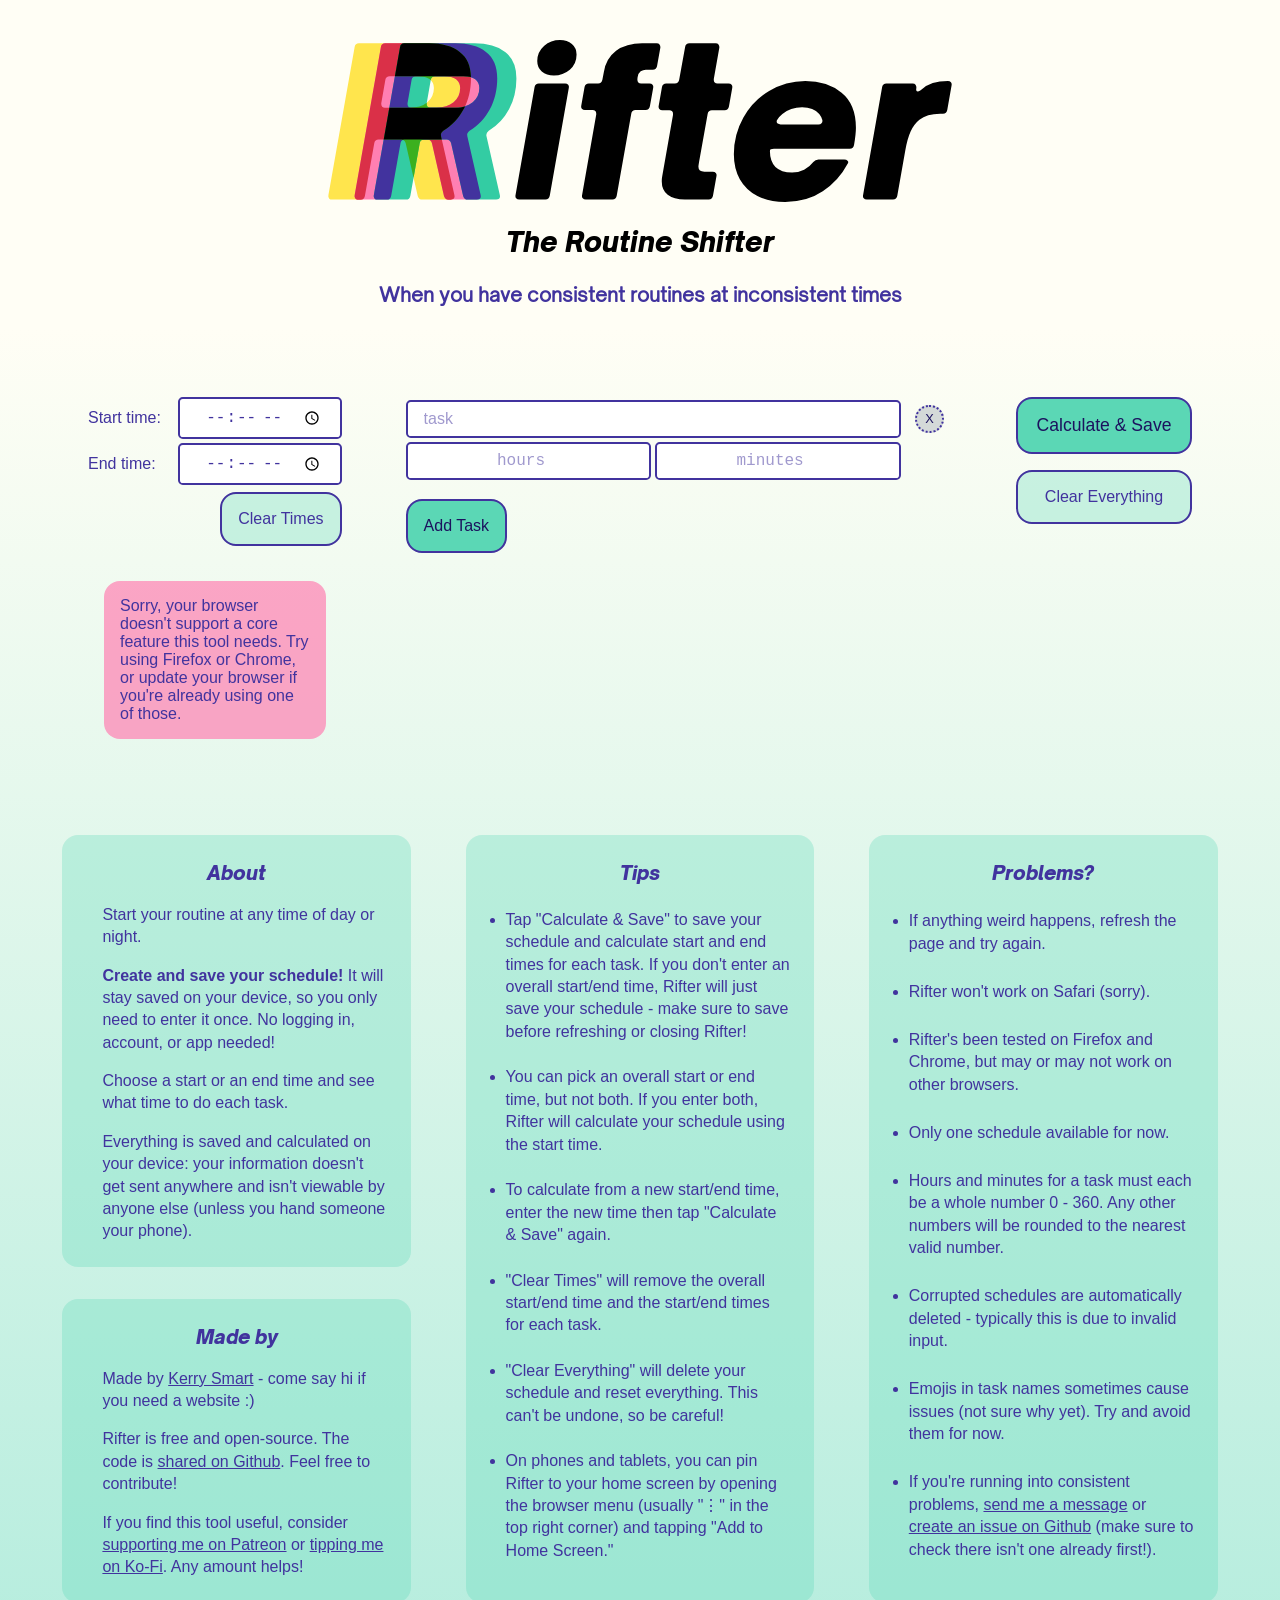
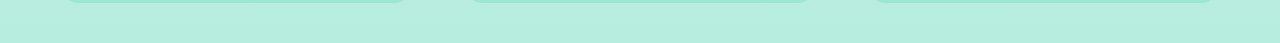
==== commit e2f42c81: "use minified css" ====
--- a/index.html
+++ b/index.html
@@ -6,7 +6,11 @@
     <meta name="description" content="Rifter ">
     <title>Rifter: the Routine Shifter</title>
     <!-- <link rel="stylesheet" href="styles.css"> -->
-    <link rel="stylesheet" href="styles.css">
+    <!-- <link rel="stylesheet" href="styles.css"> -->
+    <link rel="stylesheet" href="styles.min.css">
+
+    <link rel="preload" as="image" href="resources/img/logo.svg" media="(prefers-color-scheme: light)" fetchpriority="high">
+    <link rel="preload" as="image" href="resources/img/logo-dark.svg" media="(prefers-color-scheme: dark)" fetchpriority="high">
 
 
     <link rel="icon" href="/resources/img/favicon.ico" sizes="32x32">
--- a/styles.css
+++ b/styles.css
@@ -376,6 +376,13 @@
         padding-left: 1rem;
     }
 
+    & ul {
+        height: 90%;
+        display: flex;
+        flex-direction: column;
+        justify-content: space-around;
+    }
+
     & li {
         padding-bottom: 0.8rem;
     }
@@ -426,7 +433,7 @@
     .description {
         display: grid;
         grid-template-columns: repeat(3, min-content);
-        grid-template-rows: 32.5rem min-content;
+        grid-template-rows: min-content min-content;
         align-items: flex-start;
         & > div {
             width: 26vw;
@@ -490,11 +497,15 @@
         & div {
             width: 43vw;
             padding: 0;
+            padding-bottom: 1rem;
             margin: 1rem 0.5rem;
         }
 
         & div:first-child, & div:last-child {
             order: -1;
+            display: flex;
+            flex-direction: column;
+            justify-content: space-around;
         }
     }
 }
--- a/styles.css
+++ b/styles.css
@@ -376,6 +376,13 @@
         padding-left: 1rem;
     }
 
+    & ul {
+        height: 90%;
+        display: flex;
+        flex-direction: column;
+        justify-content: space-around;
+    }
+
     & li {
         padding-bottom: 0.8rem;
     }
@@ -426,7 +433,7 @@
     .description {
         display: grid;
         grid-template-columns: repeat(3, min-content);
-        grid-template-rows: 32.5rem min-content;
+        grid-template-rows: min-content min-content;
         align-items: flex-start;
         & > div {
             width: 26vw;
@@ -490,11 +497,15 @@
         & div {
             width: 43vw;
             padding: 0;
+            padding-bottom: 1rem;
             margin: 1rem 0.5rem;
         }
 
         & div:first-child, & div:last-child {
             order: -1;
+            display: flex;
+            flex-direction: column;
+            justify-content: space-around;
         }
     }
 }
--- a/styles.min.css
+++ b/styles.min.css
@@ -0,0 +1 @@
+@font-face{font-family:openSauce;src:url(/resources/font/OpenSauceTwo-BlackItalic.ttf);font-style:italic;font-display:swap}@font-face{font-family:openSauce;src:url(/resources/font/open-sauce.two-regular.ttf);font-style:normal;font-display:swap}:root{--vibrant-contrast:#b6edde;--bright-contrast:hsl(from var(--vibrant-contrast) h s 60/alpha);--dimmer-contrast:hsl(from var(--bright-contrast) h s l/30%);--second-contrast:#f9e786;--rare-contrast:#2c8217;--background:#fffef5;--inactive:#d4d9d8;--dark-contrast:#41339e;--text:#41339e;--text-dark:#1c125e;--text-match-logo:#000;--input-background:#fff;--error:rgba(255,128,178,.7);--schedule-space-between:0.2rem;--logo:url(/resources/img/logo.svg)}@media (prefers-color-scheme:dark){:root{--vibrant-contrast:#b6edde;--bright-contrast:hsl(from var(--vibrant-contrast) h s 60/alpha);--dimmer-contrast:hsl(from var(--bright-contrast) h s l/30%);--second-contrast:#f9e786;--rare-contrast:#96db85;--background:#2a2a3c;--text:#f2f2f2;--text-dark:#1c125e;--text-match-logo:#fff;--inactive:#8a9393;--input-background:hsl(from var(--background) h 30 40/alpha);--error:rgba(252,126,178,.4);--logo:url(/resources/img/logo-dark.svg)}}body{font-family:Arial,Helvetica,sans-serif;color:var(--text);background-color:var(--background);background:linear-gradient(180deg,var(--background) 0,var(--background) 20%,var(--vibrant-contrast) 100%);@media (prefers-color-scheme:dark){background:linear-gradient(180deg,var(--background) 0,var(--dark-contrast) 100%)}}main{padding:1rem;display:flex;flex-direction:column;justify-content:space-between;font-size:1rem}h1,h2,h3,h4{font-size:3rem;font-family:openSauce;font-style:italic;text-align:center}h2{font-size:1.7rem;color:var(--text-match-logo)}h3,h4{font-size:1.2rem}h4{font-style:normal}a{color:var(--text);&:active,&:hover{color:var(--second-contrast)}&:visited{color:var(--rare-contrast)}}ol{font-size:1.1rem;margin:0;padding:0}input,span{font-family:Courier New,Courier,monospace;text-align:center}input{padding:.5rem 1rem;font-size:1rem;border-radius:.3rem;border:2px solid var(--dark-contrast);background-color:var(--input-background);color:var(--text);font-family:Courier New,Courier,monospace;&[type=number]{width:4rem}&[type=text]{font-family:inherit}&[type=checkbox]{display:none;accent-color:var(--dark-contrast)}&::placeholder{color:hsl(from var(--text) h s l/50%)}}button{margin:0 1rem;padding:1rem;background-color:var(--bright-contrast);border:2px solid var(--dark-contrast);border-radius:1rem;font-size:1rem;text-align:center;color:var(--text-dark);&.delete-row,&.inactive{align-self:center;justify-self:center;margin-right:.5rem;padding:.5rem;font-size:.8rem;line-height:.5rem;background-color:var(--dimmer-contrast);color:var(--text)}&:hover{box-shadow:0 0 18px -7px var(--dark-contrast)}&:active,&:hover{background-color:var(--second-contrast);color:var(--text-dark)}&:active{box-shadow:0 0 18px -7px var(--dark-contrast) inset}&.inactive{background-color:var(--inactive);color:var(--text-dark);box-shadow:none;border-style:dotted}&#calculate{font-size:1.1rem}}button,input{&:focus-visible{outline:2px solid var(--rare-contrast)}}.flex{display:flex}.grid{display:grid}.logo{background:no-repeat center var(--logo);background-size:contain;height:18vh;margin:1rem 2rem;& h1{display:none}}.interactive{grid-template-columns:min-content 1fr min-content;column-gap:4rem;padding:4rem;& .time-input{flex-direction:column;align-items:flex-end;gap:var(--schedule-space-between);&>div{display:flex;justify-content:space-between;align-items:center}& label{width:4.6rem}& input{width:8rem;flex-shrink:0;margin-left:1rem}& button{align-self:flex-end;margin:var(--schedule-space-between) 0 1rem 0}}& .schedule-input{& span{font-size:large;font-weight:600;color:var(--dark-contrast);padding:.5rem;margin:auto;border-radius:1rem;background-color:var(--bright-contrast);border:1px solid var(--vibrant-contrast);display:none}& span.show{display:block}& li{grid-template-columns:45% 45% 10%;grid-template-rows:min-content repeat(2,2.4rem) min-content;gap:var(--schedule-space-between);align-items:center;margin-top:1rem;padding-bottom:1rem;border-bottom:var(--schedule-space-between) dotted var(--text);& span{grid-column:1/2;justify-self:center}& span.task-end-time{grid-column:2/3;grid-row:1/2;width:auto}& input[type=text]{grid-column:1/3;grid-row:2/3;text-align:left}& input.hours,& input.minutes{grid-column:1/2;grid-row:3/4;width:auto}& input.minutes{grid-column:2/3;margin-right:0}& button{grid-row:2/3;grid-column:-1/3;margin:var(--schedule-space-between)}}& li:first-child{margin-top:0}& li:last-child{border-bottom:none}& button:last-child{margin-left:0}}& .action-buttons{flex-direction:column;& button{margin:0 0 1rem;width:11rem}}}.description{display:flex;justify-content:space-evenly;font-size:1rem;line-height:1.4rem;& div{width:30rem;padding:2vh 2vw;margin:1rem;background-color:var(--dimmer-contrast);border-radius:1rem}& p,& ul{margin:1rem;padding-left:1rem}& ul{height:90%;display:flex;flex-direction:column;justify-content:space-around}& li{padding-bottom:.8rem}}.error-message{font-size:1rem;& p{margin:1rem;padding:1rem;border-radius:1rem;background-color:var(--error)}}.input-error{background-color:var(--error)}.clear-btn{background-color:var(--dimmer-contrast);color:var(--text)}@media (width >= 1750px){main{max-width:100rem;margin:auto}}@media (width >= 1300px){.description{align-items:flex-start;&>div{padding:1rem}}}@media (width < 1300px){.description{display:grid;grid-template-columns:repeat(3,min-content);grid-template-rows:min-content min-content;align-items:flex-start;&>div{width:26vw;padding:.5rem;align-self:stretch;grid-row:1/3}&>div:first-child{grid-row:1/2}&>div:last-child{grid-row:2/3}}}@media (width < 1024px){.interactive{grid-template-columns:min-content 1fr;grid-template-rows:min-content 1fr;margin-top:1rem;padding:.5rem;& .time-input{order:1;align-items:center}& .schedule-input{grid-column-start:2;grid-row:1/4;padding:0;order:3;& ol{padding:0}}& .action-buttons{grid-column-start:1;order:2;align-items:center;& button{margin:.5rem 0}}}.description{display:flex;flex-wrap:wrap;flex-direction:row;align-items:flex-start;margin-top:2rem;& div{width:43vw;padding:0 0 1rem;margin:1rem .5rem}& div:first-child,& div:last-child{order:-1;display:flex;flex-direction:column;justify-content:space-around}}}@media (width <= 650px){body,main{margin:0;padding:0;align-items:center}h2,h3{margin:1rem;font-size:1.5rem}h3{font-size:1.2rem}button{width:10rem;&.delete-row,&.inactive{width:auto}}.interactive{display:flex;flex-direction:column;justify-content:center;width:100%;padding:1rem 0;& .time-input button{align-self:center;margin-bottom:1.5rem}& .schedule-input{order:3;padding:0;& ol{padding:.5rem}& span{font-size:1rem;width:auto}& button.add-new-row{margin:auto;display:block}}& .action-buttons{order:2;margin-bottom:1rem;& button{margin:.4rem}}& div.error-message{flex-direction:column}}.description{flex-direction:column;align-items:center;margin-top:1rem;padding-bottom:.5rem;& div:last-child,&>div{width:80vw;margin:.5rem 0;padding:1rem;order:1}}}
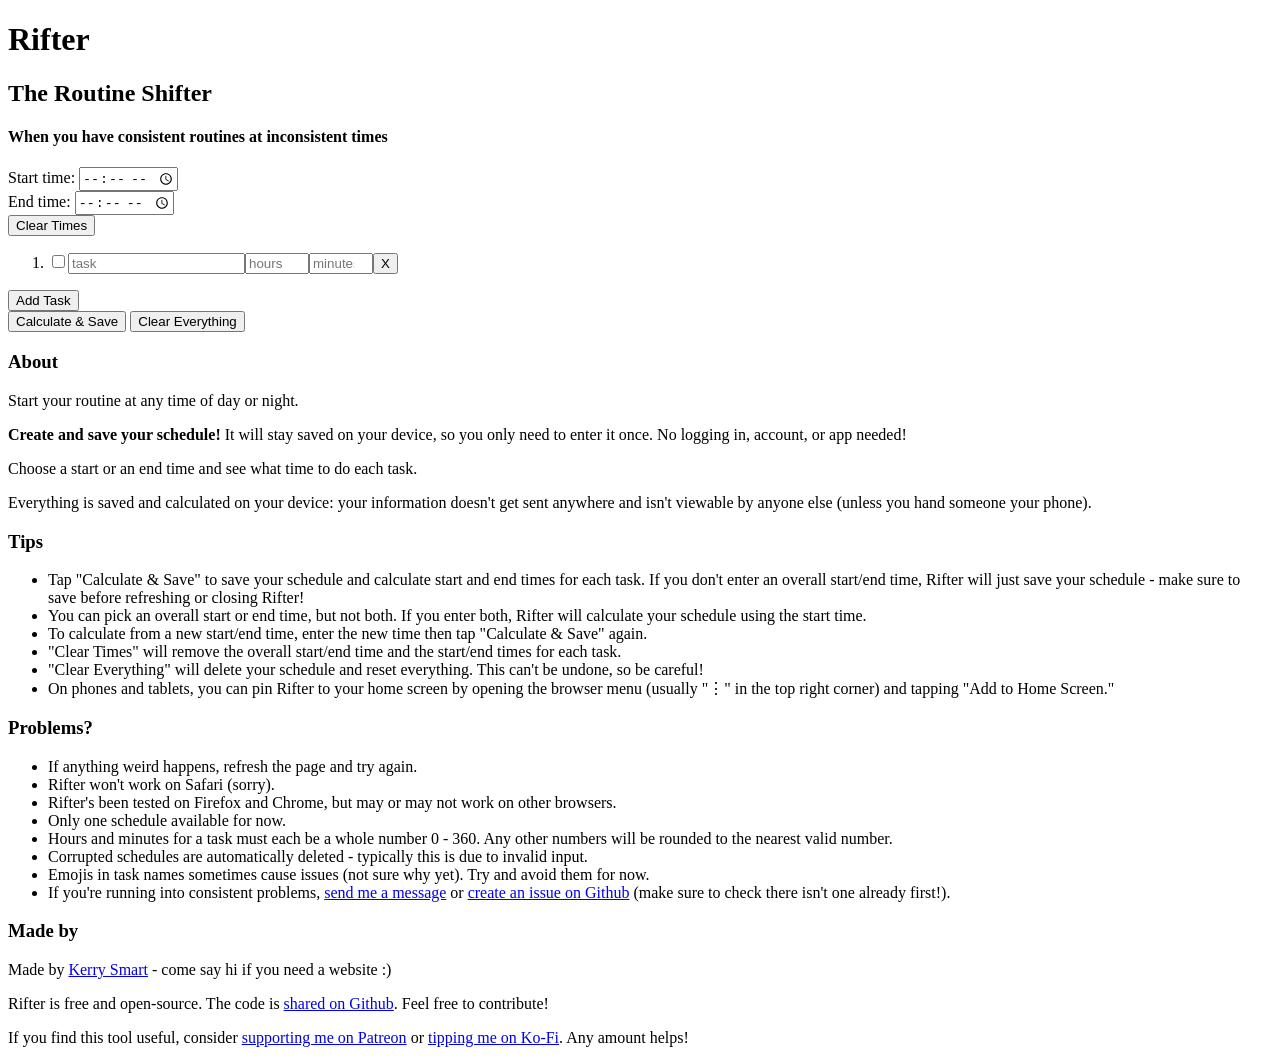
==== commit b44c7db2: "add base tag for proxy redirects" ====
--- a/index.html
+++ b/index.html
@@ -5,18 +5,18 @@
     <meta name="viewport" content="width=device-width, initial-scale=1.0">
     <meta name="description" content="Rifter ">
     <title>Rifter: the Routine Shifter</title>
-    <!-- <link rel="stylesheet" href="styles.css"> -->
-    <!-- <link rel="stylesheet" href="styles.css"> -->
+
+    <base href="/rifter/">
     <link rel="stylesheet" href="styles.min.css">
 
     <link rel="preload" as="image" href="resources/img/logo.svg" media="(prefers-color-scheme: light)" fetchpriority="high">
     <link rel="preload" as="image" href="resources/img/logo-dark.svg" media="(prefers-color-scheme: dark)" fetchpriority="high">
 
 
-    <link rel="icon" href="/resources/img/favicon.ico" sizes="32x32">
+    <link rel="icon" href="resources/img/favicon.ico" sizes="32x32">
     <link rel="icon" href="resources/img/icon.svg" type="image/svg+xml">
-    <link rel="apple-touch-icon" href="/resources/img/icon-180.png">
-    <link rel="manifest" href="/manifest.webmanifest">
+    <link rel="apple-touch-icon" href="resources/img/icon-180.png">
+    <link rel="manifest" href="manifest.webmanifest">
 </head>
 <body>
     <main>
